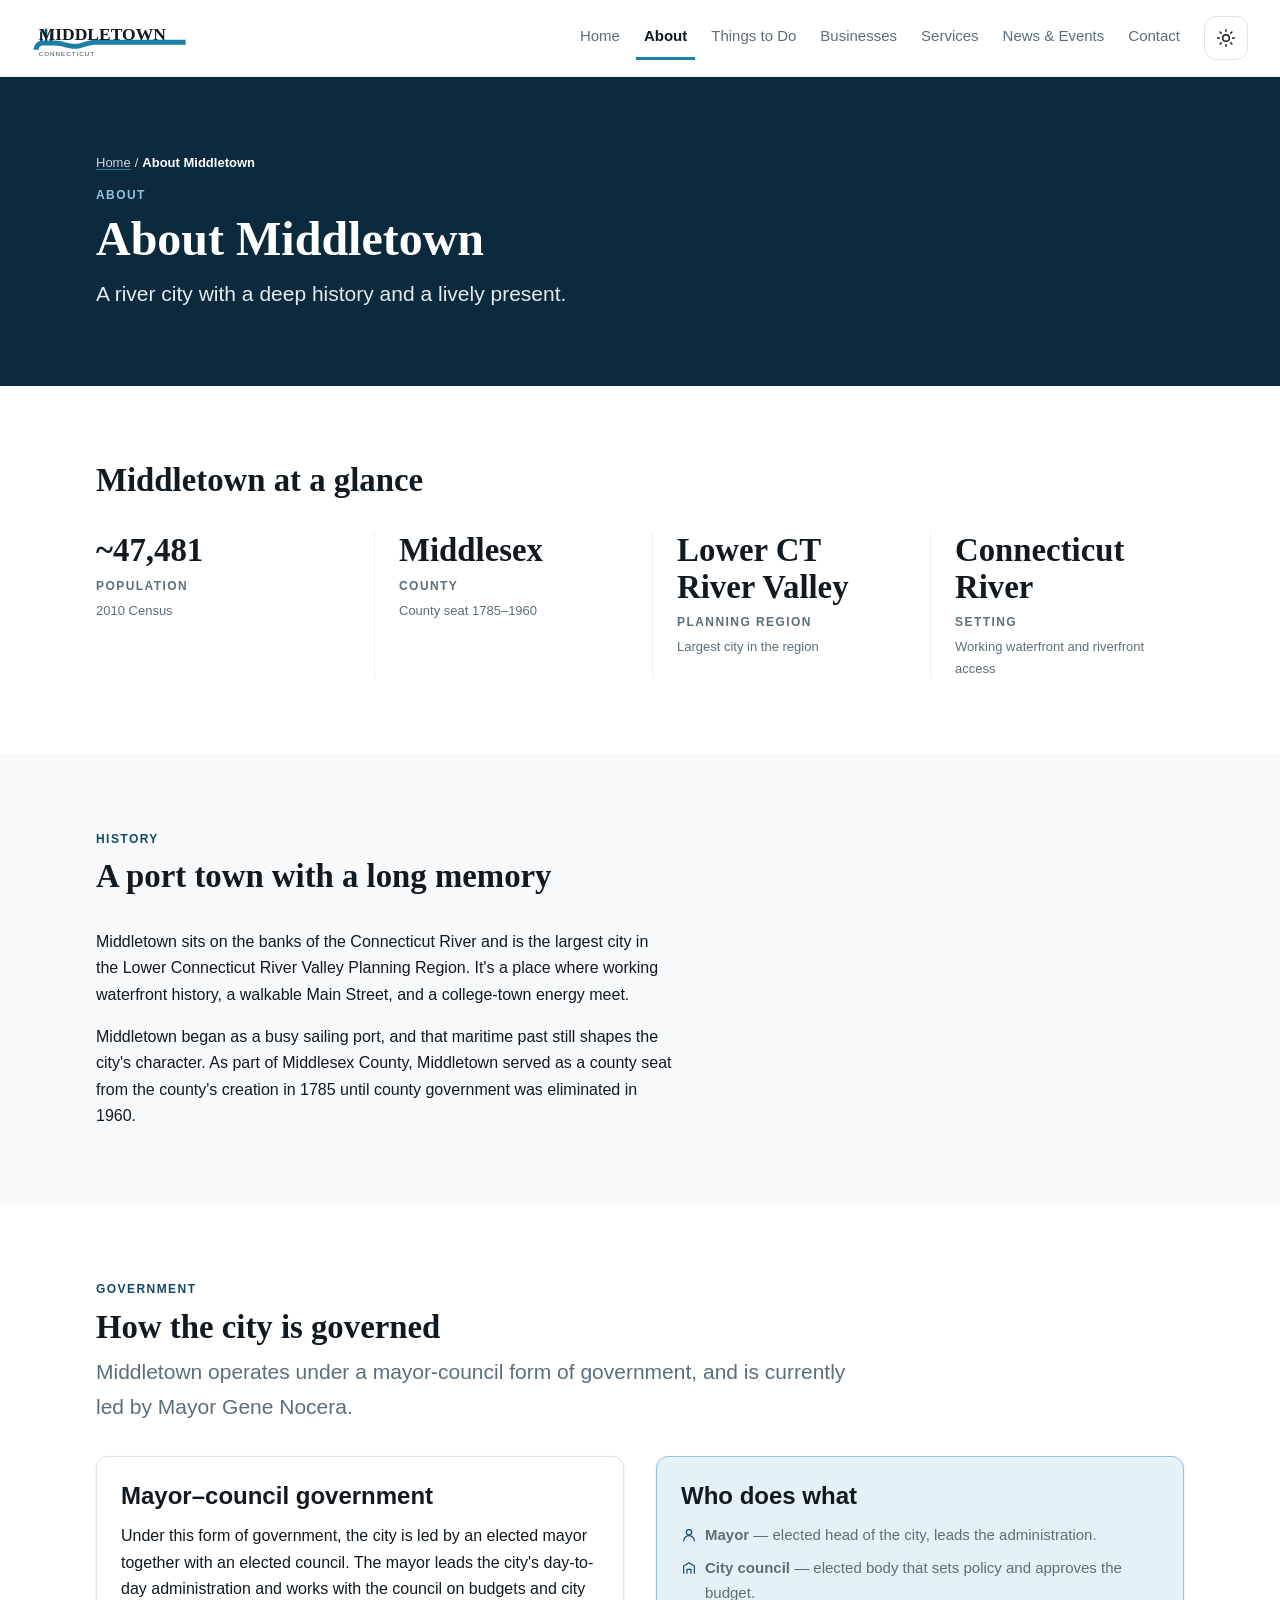
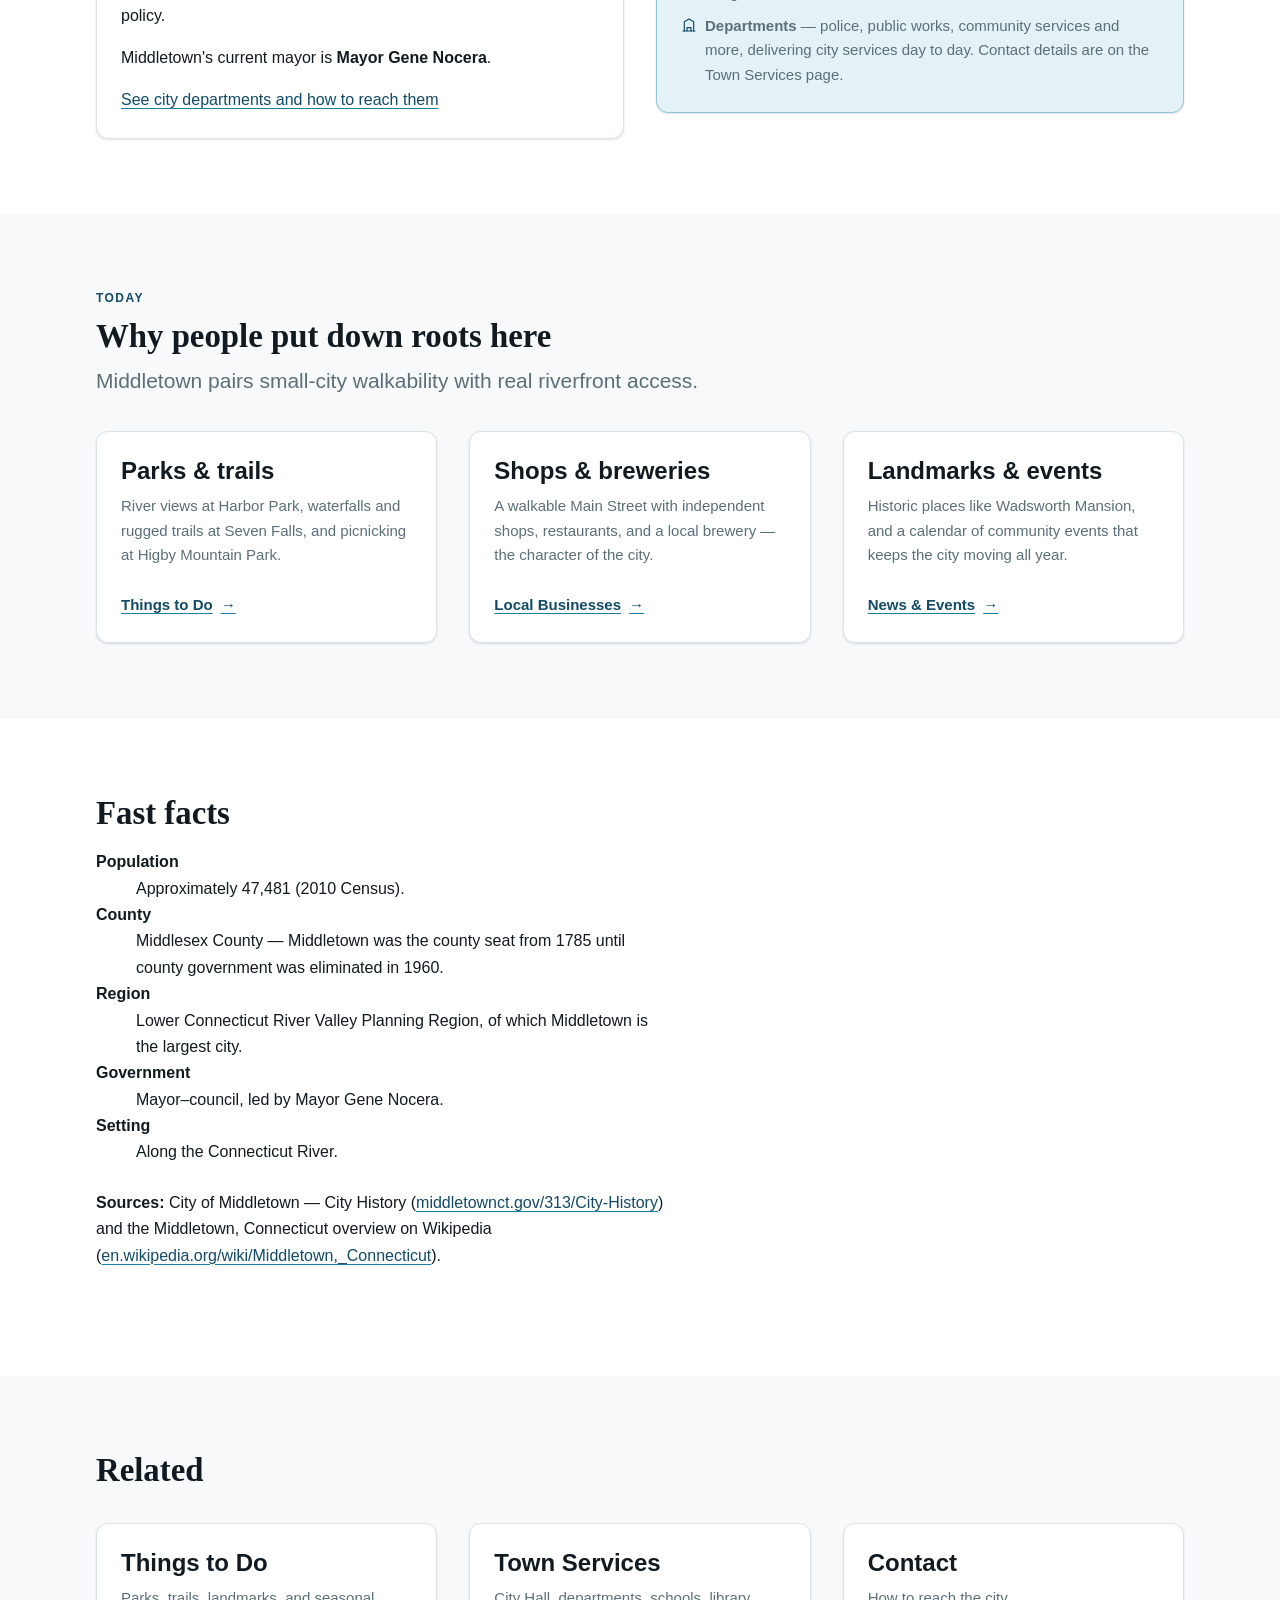
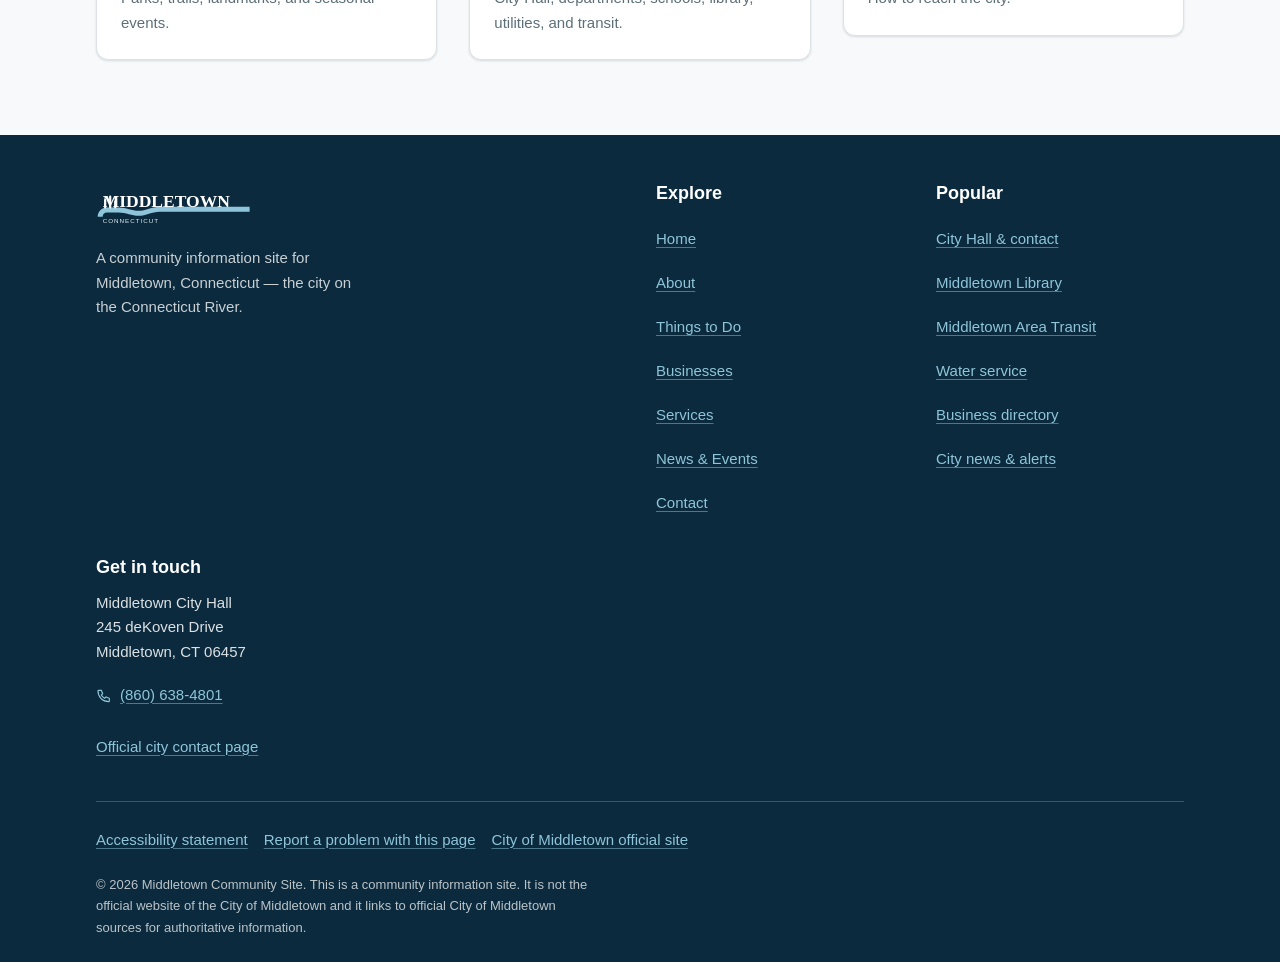
==== about.html @ fbc96244 "Deploy Middletown CT Community Site static build (21 files: 8 HTML pages, CSS, JS, 11 SVG assets)" ====
<!DOCTYPE html>
<html lang="en">
<head>
<meta charset="utf-8">
<meta name="viewport" content="width=device-width, initial-scale=1">
<title>About Middletown, CT — History &amp; Government</title>
<meta name="description" content="River city history, how Middletown is governed under Mayor Gene Nocera, and key facts about Middlesex County's largest city.">
<link rel="canonical" href="https://middletown-community-site.example/about.html">
<meta name="theme-color" content="#0B2A3D">
<meta property="og:type" content="website">
<meta property="og:site_name" content="Middletown, CT — Community Site">
<meta property="og:title" content="About Middletown, CT — History &amp; Government">
<meta property="og:description" content="River city history, how Middletown is governed under Mayor Gene Nocera, and key facts about Middlesex County's largest city.">
<meta property="og:url" content="https://middletown-community-site.example/about.html">
<meta property="og:image" content="https://middletown-community-site.example/images/og-image.svg">
<meta property="og:image:alt" content="Middletown, Connecticut community site">
<meta name="twitter:card" content="summary_large_image">
<link rel="icon" href="images/favicon.svg" type="image/svg+xml">
<link rel="stylesheet" href="css/styles.css">
<script type="application/ld+json">
{
  "@context": "https://schema.org",
  "@type": "BreadcrumbList",
  "itemListElement": [
    {"@type": "ListItem", "position": 1, "name": "Home", "item": "https://middletown-community-site.example/"},
    {"@type": "ListItem", "position": 2, "name": "About Middletown", "item": "https://middletown-community-site.example/about.html"}
  ]
}
</script>
</head>
<body>
<a class="skip-link" href="#main">Skip to main content</a>

<header class="site-header">
  <div class="site-header__inner">
    <a class="brand" href="index.html" aria-label="Middletown, Connecticut — community site home">
      <img src="images/logo-horizontal.svg" alt="" width="200" height="48">
      <span class="sr-only">Middletown community site</span>
    </a>
    <nav class="primary-nav" aria-label="Primary">
      <a href="index.html">Home</a>
      <a href="about.html" aria-current="page">About</a>
      <a href="things-to-do.html">Things to Do</a>
      <a href="businesses.html">Businesses</a>
      <a href="services.html">Services</a>
      <a href="news-events.html">News &amp; Events</a>
      <a href="contact.html">Contact</a>
    </nav>
    <div class="header-utils">
      <button class="icon-btn theme-toggle" type="button" aria-pressed="false" aria-label="Switch to dark theme" title="Switch to dark theme">
        <svg class="icon-sun" viewBox="0 0 24 24" fill="none" stroke="currentColor" stroke-width="1.75" stroke-linecap="round" aria-hidden="true" focusable="false"><circle cx="12" cy="12" r="4"/><path d="M12 2v2M12 20v2M2 12h2M20 12h2M4.9 4.9l1.4 1.4M17.7 17.7l1.4 1.4M19.1 4.9l-1.4 1.4M6.3 17.7l-1.4 1.4"/></svg>
        <svg class="icon-moon" viewBox="0 0 24 24" fill="none" stroke="currentColor" stroke-width="1.75" stroke-linecap="round" stroke-linejoin="round" aria-hidden="true" focusable="false"><path d="M21 12.8A9 9 0 1 1 11.2 3a7 7 0 0 0 9.8 9.8z"/></svg>
      </button>
      <button class="icon-btn icon-btn--menu js-menu-open" type="button" aria-expanded="false" aria-controls="nav-sheet" aria-label="Open menu">
        <svg viewBox="0 0 24 24" fill="none" stroke="currentColor" stroke-width="1.75" stroke-linecap="round" aria-hidden="true" focusable="false"><path d="M3 6h18M3 12h18M3 18h18"/></svg>
      </button>
    </div>
  </div>
</header>

<div class="nav-sheet" id="nav-sheet" data-open="false" role="dialog" aria-modal="true" aria-label="Site menu">
  <div class="nav-sheet__top">
    <span class="brand" aria-hidden="true"><img src="images/logo-horizontal-inverse.svg" alt="" width="200" height="48"></span>
    <button class="icon-btn nav-sheet__close js-menu-close" type="button" aria-label="Close menu">
      <svg viewBox="0 0 24 24" fill="none" stroke="currentColor" stroke-width="1.75" stroke-linecap="round" aria-hidden="true" focusable="false"><path d="M6 6l12 12M18 6L6 18"/></svg>
    </button>
  </div>
  <nav aria-label="Site menu">
    <ul>
      <li><a href="index.html">Home</a></li>
      <li><a href="about.html" aria-current="page">About</a></li>
      <li><a href="things-to-do.html">Things to Do</a></li>
      <li><a href="businesses.html">Businesses</a></li>
      <li><a href="services.html">Services</a></li>
      <li><a href="news-events.html">News &amp; Events</a></li>
      <li><a href="contact.html">Contact</a></li>
    </ul>
  </nav>
  <div class="nav-sheet__foot">
    <button class="icon-btn theme-toggle" type="button" aria-pressed="false" aria-label="Switch to dark theme" title="Switch to dark theme" style="width:100%;justify-content:center;display:flex;gap:.5rem">
      <svg class="icon-sun" viewBox="0 0 24 24" fill="none" stroke="currentColor" stroke-width="1.75" stroke-linecap="round" aria-hidden="true" focusable="false"><circle cx="12" cy="12" r="4"/><path d="M12 2v2M12 20v2M2 12h2M20 12h2M4.9 4.9l1.4 1.4M17.7 17.7l1.4 1.4M19.1 4.9l-1.4 1.4M6.3 17.7l-1.4 1.4"/></svg>
      <svg class="icon-moon" viewBox="0 0 24 24" fill="none" stroke="currentColor" stroke-width="1.75" stroke-linecap="round" stroke-linejoin="round" aria-hidden="true" focusable="false"><path d="M21 12.8A9 9 0 1 1 11.2 3a7 7 0 0 0 9.8 9.8z"/></svg>
      <span>Light / dark theme</span>
    </button>
    <a class="btn btn--inverse" href="contact.html">Contact the City</a>
  </div>
</div>

<main id="main">
  <section class="page-header" aria-labelledby="page-title">
    <div class="container">
      <nav class="breadcrumb" aria-label="Breadcrumb">
        <ol>
          <li><a href="index.html">Home</a></li>
          <li aria-hidden="true">/</li>
          <li><span aria-current="page">About Middletown</span></li>
        </ol>
      </nav>
      <p class="eyebrow">About</p>
      <h1 id="page-title">About Middletown</h1>
      <p class="lead">A river city with a deep history and a lively present.</p>
    </div>
  </section>

  <section class="section" aria-labelledby="glance-title">
    <div class="container">
      <div class="section__head">
        <h2 id="glance-title">Middletown at a glance</h2>
      </div>
      <div class="stats">
        <div class="stat">
          <span class="stat__value">~47,481</span>
          <span class="stat__label">Population</span>
          <span class="stat__source">2010 Census</span>
        </div>
        <div class="stat">
          <span class="stat__value">Middlesex</span>
          <span class="stat__label">County</span>
          <span class="stat__source">County seat 1785–1960</span>
        </div>
        <div class="stat">
          <span class="stat__value">Lower CT River Valley</span>
          <span class="stat__label">Planning region</span>
          <span class="stat__source">Largest city in the region</span>
        </div>
        <div class="stat">
          <span class="stat__value">Connecticut River</span>
          <span class="stat__label">Setting</span>
          <span class="stat__source">Working waterfront and riverfront access</span>
        </div>
      </div>
    </div>
  </section>

  <section class="section section--subtle" aria-labelledby="history-title">
    <div class="container">
      <div class="prose">
        <div class="section__head">
          <p class="eyebrow">History</p>
          <h2 id="history-title">A port town with a long memory</h2>
        </div>
        <p>Middletown sits on the banks of the Connecticut River and is the largest city in the Lower Connecticut River Valley Planning Region. It's a place where working waterfront history, a walkable Main Street, and a college-town energy meet.</p>
        <p>Middletown began as a busy sailing port, and that maritime past still shapes the city's character. As part of Middlesex County, Middletown served as a county seat from the county's creation in 1785 until county government was eliminated in 1960.</p>
      </div>
    </div>
  </section>

  <section class="section" aria-labelledby="government-title">
    <div class="container">
      <div class="section__head">
        <p class="eyebrow">Government</p>
        <h2 id="government-title">How the city is governed</h2>
        <p class="section-deck">Middletown operates under a mayor-council form of government, and is currently led by Mayor Gene Nocera.</p>
      </div>
      <div class="grid grid--2">
        <div class="card">
          <h3>Mayor–council government</h3>
          <p>Under this form of government, the city is led by an elected mayor together with an elected council. The mayor leads the city's day-to-day administration and works with the council on budgets and city policy.</p>
          <p>Middletown's current mayor is <strong>Mayor Gene Nocera</strong>.</p>
          <p><a href="services.html#departments">See city departments and how to reach them</a></p>
        </div>
        <div class="card card--accent">
          <h3>Who does what</h3>
          <ul class="meta-list">
            <li>
              <svg viewBox="0 0 24 24" fill="none" stroke="currentColor" stroke-width="1.75" stroke-linecap="round" stroke-linejoin="round" aria-hidden="true" focusable="false"><circle cx="12" cy="8" r="4"/><path d="M4 21a8 8 0 0 1 16 0"/></svg>
              <span><strong>Mayor</strong> — elected head of the city, leads the administration.</span>
            </li>
            <li>
              <svg viewBox="0 0 24 24" fill="none" stroke="currentColor" stroke-width="1.75" stroke-linecap="round" stroke-linejoin="round" aria-hidden="true" focusable="false"><path d="M4 20V9l8-5 8 5v11"/><path d="M9 20v-6h6v6"/></svg>
              <span><strong>City council</strong> — elected body that sets policy and approves the budget.</span>
            </li>
            <li>
              <svg viewBox="0 0 24 24" fill="none" stroke="currentColor" stroke-width="1.75" stroke-linecap="round" stroke-linejoin="round" aria-hidden="true" focusable="false"><path d="M3 21h18"/><path d="M5 21V7l7-4 7 4v14"/><path d="M9 21v-5h6v5"/></svg>
              <span><strong>Departments</strong> — police, public works, community services and more, delivering city services day to day. Contact details are on the Town Services page.</span>
            </li>
          </ul>
        </div>
      </div>
    </div>
  </section>

  <section class="section section--subtle" aria-labelledby="today-title">
    <div class="container">
      <div class="section__head">
        <p class="eyebrow">Today</p>
        <h2 id="today-title">Why people put down roots here</h2>
        <p class="section-deck">Middletown pairs small-city walkability with real riverfront access.</p>
      </div>
      <div class="grid grid--3">
        <article class="card">
          <h3 class="card__title">Parks &amp; trails</h3>
          <p class="card__text">River views at Harbor Park, waterfalls and rugged trails at Seven Falls, and picnicking at Higby Mountain Park.</p>
          <p class="card__foot"><a class="card__link" href="things-to-do.html">Things to Do <span class="arrow" aria-hidden="true">&rarr;</span></a></p>
        </article>
        <article class="card">
          <h3 class="card__title">Shops &amp; breweries</h3>
          <p class="card__text">A walkable Main Street with independent shops, restaurants, and a local brewery — the character of the city.</p>
          <p class="card__foot"><a class="card__link" href="businesses.html">Local Businesses <span class="arrow" aria-hidden="true">&rarr;</span></a></p>
        </article>
        <article class="card">
          <h3 class="card__title">Landmarks &amp; events</h3>
          <p class="card__text">Historic places like Wadsworth Mansion, and a calendar of community events that keeps the city moving all year.</p>
          <p class="card__foot"><a class="card__link" href="news-events.html">News &amp; Events <span class="arrow" aria-hidden="true">&rarr;</span></a></p>
        </article>
      </div>
    </div>
  </section>

  <section class="section" aria-labelledby="facts-title">
    <div class="container">
      <div class="prose">
        <h2 id="facts-title">Fast facts</h2>
        <dl>
          <dt><strong>Population</strong></dt>
          <dd>Approximately 47,481 (2010 Census).</dd>
          <dt><strong>County</strong></dt>
          <dd>Middlesex County — Middletown was the county seat from 1785 until county government was eliminated in 1960.</dd>
          <dt><strong>Region</strong></dt>
          <dd>Lower Connecticut River Valley Planning Region, of which Middletown is the largest city.</dd>
          <dt><strong>Government</strong></dt>
          <dd>Mayor–council, led by Mayor Gene Nocera.</dd>
          <dt><strong>Setting</strong></dt>
          <dd>Along the Connecticut River.</dd>
        </dl>
        <p class="meta" style="margin-top:var(--space-5)"><strong>Sources:</strong> City of Middletown — City History (<a href="https://www.middletownct.gov/313/City-History" target="_blank" rel="noopener noreferrer">middletownct.gov/313/City-History<span class="sr-only"> (opens in a new tab)</span></a>) and the Middletown, Connecticut overview on Wikipedia (<a href="https://en.wikipedia.org/wiki/Middletown,_Connecticut" target="_blank" rel="noopener noreferrer">en.wikipedia.org/wiki/Middletown,_Connecticut<span class="sr-only"> (opens in a new tab)</span></a>).</p>
      </div>
    </div>
  </section>

  <section class="section section--subtle related" aria-labelledby="related-title">
    <div class="container">
      <div class="section__head">
        <h2 id="related-title">Related</h2>
      </div>
      <div class="grid grid--3">
        <article class="card">
          <h3 class="card__title"><a href="things-to-do.html">Things to Do</a></h3>
          <p class="card__text">Parks, trails, landmarks, and seasonal events.</p>
        </article>
        <article class="card">
          <h3 class="card__title"><a href="services.html">Town Services</a></h3>
          <p class="card__text">City Hall, departments, schools, library, utilities, and transit.</p>
        </article>
        <article class="card">
          <h3 class="card__title"><a href="contact.html">Contact</a></h3>
          <p class="card__text">How to reach the city.</p>
        </article>
      </div>
    </div>
  </section>
</main>

<footer class="site-footer">
  <div class="container">
    <div class="foot-grid">
      <div>
        <span class="brand" aria-hidden="true"><img src="images/logo-horizontal-inverse.svg" alt="" width="200" height="48"></span>
        <p class="foot-desc" style="margin-top:var(--space-3)">A community information site for Middletown, Connecticut — the city on the Connecticut River.</p>
      </div>
      <nav aria-label="Footer">
        <h2>Explore</h2>
        <ul>
          <li><a href="index.html">Home</a></li>
          <li><a href="about.html">About</a></li>
          <li><a href="things-to-do.html">Things to Do</a></li>
          <li><a href="businesses.html">Businesses</a></li>
          <li><a href="services.html">Services</a></li>
          <li><a href="news-events.html">News &amp; Events</a></li>
          <li><a href="contact.html">Contact</a></li>
        </ul>
      </nav>
      <div>
        <h2>Popular</h2>
        <ul>
          <li><a href="services.html#city-hall">City Hall &amp; contact</a></li>
          <li><a href="services.html#library">Middletown Library</a></li>
          <li><a href="services.html#transit">Middletown Area Transit</a></li>
          <li><a href="services.html#utilities">Water service</a></li>
          <li><a href="businesses.html">Business directory</a></li>
          <li><a href="news-events.html">City news &amp; alerts</a></li>
        </ul>
      </div>
      <div>
        <h2>Get in touch</h2>
        <div class="foot-contact">
          <address>Middletown City Hall<br>245 deKoven Drive<br>Middletown, CT 06457</address>
          <a href="tel:+18606384801"><svg viewBox="0 0 24 24" fill="none" stroke="currentColor" stroke-width="1.75" stroke-linecap="round" aria-hidden="true" focusable="false"><path d="M4 5h4l2 5-2 2a12 12 0 0 0 5 5l2-2 5 2v4a1 1 0 0 1-1 1A16 16 0 0 1 3 6a1 1 0 0 1 1-1z"/></svg>(860) 638-4801</a>
          <a href="https://www.middletownct.gov/991/Contact-Us" target="_blank" rel="noopener noreferrer">Official city contact page<span class="sr-only"> (opens in a new tab)</span></a>
        </div>
      </div>
    </div>
    <div class="foot-legal">
      <ul>
        <li><a href="accessibility.html">Accessibility statement</a></li>
        <li><a href="contact.html">Report a problem with this page</a></li>
        <li><a href="https://www.middletownct.gov/" target="_blank" rel="noopener noreferrer">City of Middletown official site<span class="sr-only"> (opens in a new tab)</span></a></li>
      </ul>
      <p>&copy; 2026 Middletown Community Site. This is a community information site. It is not the official website of the City of Middletown and it links to official City of Middletown sources for authoritative information.</p>
    </div>
  </div>
</footer>

<button class="to-top" type="button" aria-label="Back to top">
  <svg viewBox="0 0 24 24" fill="none" stroke="currentColor" stroke-width="2" stroke-linecap="round" stroke-linejoin="round" aria-hidden="true" focusable="false"><path d="M12 19V5"/><path d="M6 11l6-6 6 6"/></svg>
</button>

<script src="js/main.js"></script>
</body>
</html>
---- css/styles.css ----
@charset "utf-8";
/* =============================================================
   Middletown, CT Community Site — stylesheet
   Implements the design system in design/ (tokens from README.md
   token block, color-palette.md, typography.md, spacing-layout.md).
   Only token values appear below.
   ============================================================= */

/* ---------- 1. Design tokens ---------- */
:root{
  color-scheme: light dark;

  --river-900:#0B2A3D; --river-700:#124A66; --river-600:#15617F;
  --river-500:#1B7FA6; --river-300:#8FC5DA; --river-100:#E4F1F7; --river-50:#F3F9FC;
  --brick-700:#7A2E18; --brick-600:#9C3D22; --brick-500:#B8543A;
  --brick-200:#F0D6CB; --brick-100:#FAEDE7;
  --gold-600:#8A6412; --gold-500:#C99A2E; --gold-200:#F4E4BC; --gold-100:#FBF3DE;
  --green-600:#2F6B4F; --green-100:#E4F1EA;
  --red-600:#9B2C2C; --red-100:#FBEAEA;
  --ink-900:#111A20; --ink-700:#33454F; --ink-500:#5C6F79; --ink-300:#9AA9B2;
  --line-200:#DCE3E7; --line-100:#EDF1F3; --paper:#FFFFFF; --paper-2:#F7F9FA;

  --bg-page:var(--paper);
  --bg-subtle:var(--paper-2);
  --surface:var(--paper);
  --surface-accent:var(--river-100);
  --surface-featured:var(--brick-100);
  --surface-notice:var(--gold-100);
  --text-body:var(--ink-900);
  --text-heading:var(--ink-900);
  --text-muted:var(--ink-500);
  --text-inverse:var(--paper);
  --text-link:var(--river-700);
  --text-link-hover:var(--river-600);
  --border-subtle:var(--line-100);
  --border-default:var(--line-200);
  --border-strong:var(--ink-300);
  --border-focus:var(--river-500);
  --action-bg:var(--river-700);
  --action-bg-hover:var(--river-600);
  --action-text:var(--paper);
  --action-accent-bg:var(--brick-600);
  --action-accent-bg-hover:var(--brick-700);
  --row-hover:var(--river-50);
  --selection-bg:var(--river-300);
  --selection-text:var(--river-900);

  --font-display:"Fraunces","Iowan Old Style",Georgia,"Times New Roman",serif;
  --font-sans:"Inter",-apple-system,BlinkMacSystemFont,"Segoe UI",Roboto,Helvetica,Arial,sans-serif;
  --font-mono:ui-monospace,SFMono-Regular,Menlo,Consolas,monospace;

  --fs-display:clamp(2.25rem,1.6rem + 2.6vw,3.75rem);
  --fs-h1:clamp(2rem,1.5rem + 1.9vw,3rem);
  --fs-h2:clamp(1.5rem,1.25rem + 1vw,2.125rem);
  --fs-h3:clamp(1.25rem,1.1rem + .6vw,1.5rem);
  --fs-h4:1.125rem;
  --fs-lead:clamp(1.125rem,1.05rem + .4vw,1.3125rem);
  --fs-body:1rem;
  --fs-sm:.9375rem;
  --fs-xs:.8125rem;
  --fs-eyebrow:.75rem;

  --space-1:.25rem; --space-2:.5rem;  --space-3:.75rem; --space-4:1rem;
  --space-5:1.5rem; --space-6:2rem;   --space-7:3rem;   --space-8:4rem; --space-9:6rem;
  --section-y:clamp(2.5rem,1.5rem + 4vw,6rem);
  --gutter:clamp(1rem,.5rem + 2.5vw,2rem);

  --radius-sm:6px; --radius-md:12px; --radius-lg:20px; --radius-pill:999px;
  --shadow-1:0 1px 2px rgba(11,42,61,.06),0 1px 3px rgba(11,42,61,.08);
  --shadow-2:0 4px 12px rgba(11,42,61,.08),0 2px 4px rgba(11,42,61,.06);
  --shadow-3:0 12px 32px rgba(11,42,61,.14);
  --ring:0 0 0 3px #FFFFFF, 0 0 0 6px var(--river-500);
  --ease:cubic-bezier(.2,.7,.3,1); --dur-fast:120ms; --dur:200ms; --dur-slow:320ms;

  --container:72rem;
  --container-wide:84rem;
  --container-text:65ch;
  --header-h:64px;
}
@media (min-width:64rem){:root{--header-h:76px}}

/* Dark scheme — surface is lighter than the page */
@media (prefers-color-scheme: dark){
  :root:not([data-theme="light"]){
    --bg-page:#0B2A3D; --bg-subtle:#0E3348; --surface:#123C53;
    --surface-accent:#12455F; --surface-featured:#4A2418; --surface-notice:#493913;
    --text-body:#EAF3F7; --text-heading:#FFFFFF; --text-muted:#B4C9D4;
    --text-inverse:#0B2A3D;
    --text-link:#8FC5DA; --text-link-hover:#C3E2EF;
    --border-subtle:#1C4A62; --border-default:#2A6382; --border-strong:#57869C;
    --action-bg:#8FC5DA; --action-bg-hover:#C3E2EF; --action-text:#0B2A3D;
    --action-accent-bg:#F0D6CB; --action-accent-bg-hover:#FAEDE7;
    --row-hover:#14405A;
    --ring:0 0 0 3px #0B2A3D, 0 0 0 6px var(--river-300);
    --selection-bg:var(--river-700); --selection-text:var(--paper);
    --shadow-1:0 1px 2px rgba(0,0,0,.4),0 1px 3px rgba(0,0,0,.35);
    --shadow-2:0 4px 12px rgba(0,0,0,.45),0 2px 4px rgba(0,0,0,.3);
    --shadow-3:0 12px 32px rgba(0,0,0,.55);
  }
}
:root[data-theme="dark"]{
  --bg-page:#0B2A3D; --bg-subtle:#0E3348; --surface:#123C53;
  --surface-accent:#12455F; --surface-featured:#4A2418; --surface-notice:#493913;
  --text-body:#EAF3F7; --text-heading:#FFFFFF; --text-muted:#B4C9D4;
  --text-inverse:#0B2A3D;
  --text-link:#8FC5DA; --text-link-hover:#C3E2EF;
  --border-subtle:#1C4A62; --border-default:#2A6382; --border-strong:#57869C;
  --action-bg:#8FC5DA; --action-bg-hover:#C3E2EF; --action-text:#0B2A3D;
  --action-accent-bg:#F0D6CB; --action-accent-bg-hover:#FAEDE7;
  --row-hover:#14405A;
  --ring:0 0 0 3px #0B2A3D, 0 0 0 6px var(--river-300);
  --selection-bg:var(--river-700); --selection-text:var(--paper);
  --shadow-1:0 1px 2px rgba(0,0,0,.4),0 1px 3px rgba(0,0,0,.35);
  --shadow-2:0 4px 12px rgba(0,0,0,.45),0 2px 4px rgba(0,0,0,.3);
  --shadow-3:0 12px 32px rgba(0,0,0,.55);
}

/* Metric-matched fallback so the font swap costs no CLS */
@font-face{
  font-family:"Inter Fallback";
  src:local("Arial");
  size-adjust:107%; ascent-override:90%; descent-override:22%; line-gap-override:0%;
}

@media (prefers-reduced-motion: reduce){
  :root{--dur-fast:0ms;--dur:0ms;--dur-slow:0ms}
  *,*::before,*::after{animation-duration:.001ms !important;animation-iteration-count:1 !important;
    transition-duration:.001ms !important;scroll-behavior:auto !important}
}

/* ---------- 2. Base ---------- */
*,*::before,*::after{box-sizing:border-box}
html{-webkit-text-size-adjust:100%;scroll-behavior:smooth}
@media (prefers-reduced-motion: reduce){html{scroll-behavior:auto}}

body{
  margin:0;
  background:var(--bg-page);
  color:var(--text-body);
  font-family:var(--font-sans);
  font-size:var(--fs-body);
  line-height:1.65;
  overflow-x:hidden;
}
body.no-scroll{overflow:hidden}

h1,h2,h3,h4{margin:0 0 var(--space-3);color:var(--text-heading);font-weight:600}
h1{font-family:var(--font-display);font-size:var(--fs-h1);line-height:1.1}
h2{font-family:var(--font-display);font-size:var(--fs-h2);line-height:1.2}
h3{font-family:var(--font-sans);font-size:var(--fs-h3);line-height:1.25}
h4{font-family:var(--font-sans);font-size:var(--fs-h4);line-height:1.35}

p{margin:0 0 var(--space-4)}
p:last-child{margin-bottom:0}
strong{font-weight:600}
img,svg{max-width:100%;height:auto;display:block}
ul,ol{margin:0 0 var(--space-4);padding-inline-start:1.25rem}
li{margin-bottom:var(--space-2)}
li:last-child{margin-bottom:0}
address{font-style:normal}

a{color:var(--text-link);text-decoration:underline;
  text-decoration-thickness:1px;text-underline-offset:.18em;
  text-decoration-color:var(--river-500)}
a:hover{color:var(--text-link-hover);text-decoration-thickness:2px}

::selection{background:var(--selection-bg);color:var(--selection-text)}

:where(a,button,input,select,textarea,summary,[tabindex]):focus-visible{
  outline:none;box-shadow:var(--ring);border-radius:inherit;
}

.eyebrow{
  display:block;font-size:var(--fs-eyebrow);font-weight:600;letter-spacing:.12em;
  text-transform:uppercase;color:var(--text-link);margin:0 0 var(--space-2);
}
.lead{font-size:var(--fs-lead);line-height:1.55;color:var(--text-muted);max-width:var(--container-text)}
.prose,.prose p{max-inline-size:var(--container-text)}
.section-deck{font-size:var(--fs-lead);color:var(--text-muted);max-width:var(--container-text)}
.tnum{font-variant-numeric:tabular-nums}
.mono{font-family:var(--font-mono)}

.sr-only,.visually-hidden{
  position:absolute;width:1px;height:1px;padding:0;margin:-1px;
  overflow:hidden;clip:rect(0 0 0 0);white-space:nowrap;border:0;
}

/* ---------- 3. Layout ---------- */
.container{width:100%;max-width:var(--container);margin-inline:auto;padding-inline:var(--gutter)}
.container--wide{max-width:var(--container-wide)}

.section{padding-block:var(--section-y)}
.section--subtle{background:var(--bg-subtle)}
.section--accent{background:var(--surface-accent)}
.section--flush-top{padding-block-start:0}
.section__head{margin-bottom:var(--space-6)}
.section__head h2{margin-bottom:var(--space-2)}

.stack{display:flex;flex-direction:column;gap:var(--space-4)}
.stack--tight{gap:var(--space-2)}
.stack--loose{gap:var(--space-6)}

.grid{display:grid;gap:var(--space-6)}
.grid--cards{grid-template-columns:repeat(auto-fit,minmax(min(100%,17rem),1fr))}
.grid--tiles{grid-template-columns:repeat(auto-fit,minmax(min(100%,13rem),1fr))}
.grid--2{align-items:start}
@media (min-width:48rem){.grid--2{grid-template-columns:repeat(2,minmax(0,1fr))}}
.grid--3{align-items:start}
@media (min-width:48rem){.grid--3{grid-template-columns:repeat(2,minmax(0,1fr))}}
@media (min-width:64rem){.grid--3{grid-template-columns:repeat(3,minmax(0,1fr))}}

.skip-link{
  position:absolute;left:var(--gutter);top:-6rem;z-index:100;
  min-height:44px;display:inline-flex;align-items:center;
  padding:var(--space-3) var(--space-4);
  background:var(--river-900);color:var(--paper);
  border-radius:var(--radius-md);text-decoration:none;font-weight:600;font-size:var(--fs-sm);
  transition:top var(--dur) var(--ease);
}
.skip-link:focus,.skip-link:focus-visible{top:var(--space-4);color:var(--paper);box-shadow:var(--ring)}
.skip-list{position:absolute;z-index:100;display:flex;gap:var(--space-2);left:0;top:0}
.skip-list .skip-link{position:fixed}

[id]{scroll-margin-top:6rem}

/* ---------- 4. Header ---------- */
.site-header{position:sticky;top:0;z-index:50;background:var(--surface);
  border-bottom:1px solid var(--border-subtle)}
.site-header__inner{
  display:flex;align-items:center;gap:var(--space-4);
  min-height:var(--header-h);padding-inline:var(--gutter);
  max-width:var(--container-wide);margin-inline:auto;
}
.brand{
  display:inline-flex;align-items:center;gap:var(--space-2);
  color:var(--text-heading);text-decoration:none;
  font-family:var(--font-display);font-weight:600;font-size:1.25rem;
  min-height:44px;
}
.brand img,.brand svg{width:auto;height:40px;flex:0 0 auto}
.brand__word{display:none}
@media (min-width:22rem){.brand__word{display:inline}}
.brand:hover{color:var(--text-heading)}

.primary-nav{display:none}
@media (min-width:64rem){
  .primary-nav{display:flex;align-items:center;gap:var(--space-2);margin-inline-start:auto}
  .primary-nav a{
    display:inline-flex;align-items:center;min-height:44px;padding:0 var(--space-2);
    font-size:var(--fs-sm);font-weight:500;color:var(--text-muted);text-decoration:none;
    border-bottom:3px solid transparent;
  }
  .primary-nav a:hover{color:var(--text-heading)}
  .primary-nav a[aria-current="page"]{color:var(--text-heading);font-weight:600;
    border-bottom-color:var(--river-500)}
}
.header-utils{display:flex;align-items:center;gap:var(--space-2);margin-inline-start:auto}
@media (min-width:64rem){.header-utils{margin-inline-start:0}}

.icon-btn{
  display:grid;place-items:center;width:44px;height:44px;padding:0;
  background:transparent;color:var(--text-heading);
  border:1px solid var(--border-default);border-radius:var(--radius-md);cursor:pointer;
  transition:background-color var(--dur-fast) var(--ease),border-color var(--dur-fast) var(--ease);
}
.icon-btn:hover{background:var(--surface-accent);border-color:var(--river-300)}
.icon-btn svg{width:20px;height:20px}
@media (min-width:64rem){.icon-btn--menu{display:none}}

.theme-toggle .icon-moon{display:none}
:root[data-theme="dark"] .theme-toggle .icon-moon{display:block}
:root[data-theme="dark"] .theme-toggle .icon-sun{display:none}
@media (prefers-color-scheme: dark){
  :root:not([data-theme="light"]) .theme-toggle .icon-moon{display:block}
  :root:not([data-theme="light"]) .theme-toggle .icon-sun{display:none}
}

/* Mobile nav sheet */
.nav-sheet{
  position:fixed;inset:0;z-index:60;background:var(--river-900);color:var(--paper);
  display:flex;flex-direction:column;
  transform:translateX(100%);visibility:hidden;
  transition:transform var(--dur) var(--ease),visibility var(--dur) var(--ease);
}
.nav-sheet[data-open="true"]{transform:translateX(0);visibility:visible}
.nav-sheet__top{
  display:flex;align-items:center;justify-content:space-between;gap:var(--space-4);
  padding:var(--space-3) var(--gutter);min-height:var(--header-h);
  border-bottom:1px solid rgba(255,255,255,.18);color:var(--paper);
}
.nav-sheet__top .brand{color:var(--paper)}
.nav-sheet__close{color:var(--paper);border-color:rgba(255,255,255,.35)}
.nav-sheet__close:hover{background:rgba(255,255,255,.12)}
.nav-sheet nav{padding:var(--space-4) var(--gutter);overflow-y:auto;flex:1}
.nav-sheet ul{list-style:none;margin:0;padding:0}
.nav-sheet li{margin:0;border-bottom:1px solid rgba(255,255,255,.14)}
.nav-sheet a{
  display:flex;align-items:center;min-height:56px;color:var(--paper);text-decoration:none;
  font-size:var(--fs-h3);font-family:var(--font-display);font-weight:600;
}
.nav-sheet a[aria-current="page"]{text-decoration:underline;text-decoration-color:var(--river-300)}
.nav-sheet__foot{padding:var(--space-4) var(--gutter) var(--space-6);display:grid;gap:var(--space-4)}
.nav-sheet__foot .btn{width:100%}

/* ---------- 5. Buttons ---------- */
.btn{
  display:inline-flex;align-items:center;justify-content:center;gap:var(--space-2);
  min-height:44px;padding:var(--space-3) var(--space-5);
  border-radius:var(--radius-md);border:1.5px solid transparent;
  font:600 var(--fs-sm)/1 var(--font-sans);letter-spacing:.01em;
  text-decoration:none;cursor:pointer;
  transition:background-color var(--dur-fast) var(--ease),color var(--dur-fast) var(--ease),
             border-color var(--dur-fast) var(--ease),transform var(--dur-fast) var(--ease);
}
.btn svg{width:1.1em;height:1.1em;flex:0 0 auto}
.btn--primary{background:var(--action-bg);color:var(--action-text)}
.btn--primary:hover{background:var(--action-bg-hover);color:var(--action-text);transform:translateY(-1px)}
.btn--accent{background:var(--action-accent-bg);color:var(--paper)}
.btn--accent:hover{background:var(--action-accent-bg-hover);color:var(--paper)}
.btn--secondary{background:transparent;border-color:var(--river-700);color:var(--river-700)}
.btn--secondary:hover{background:var(--surface-accent);color:var(--river-700)}
.btn--ghost{background:transparent;color:var(--text-link);text-decoration:underline}
.btn--ghost:hover{background:var(--surface-accent);text-decoration-thickness:2px}
.btn--inverse{background:var(--paper);color:var(--river-900)}
.btn--inverse:hover{background:var(--river-100);color:var(--river-900)}
.btn--sm{padding:var(--space-2) var(--space-4)}
.btn-row{display:flex;flex-wrap:wrap;gap:var(--space-3);align-items:center}
.arrow{transition:transform var(--dur-fast) var(--ease)}
.btn:hover .arrow,.card:hover .arrow,a:hover > .arrow{transform:translateX(2px)}

/* ---------- 6. Breadcrumb ---------- */
.breadcrumb{font-size:var(--fs-xs);color:var(--text-muted);margin-bottom:var(--space-3)}
.breadcrumb ol{display:flex;flex-wrap:wrap;gap:var(--space-1);list-style:none;margin:0;padding:0}
.breadcrumb li{display:inline-flex;align-items:center;gap:var(--space-1);margin:0;font-size:var(--fs-xs)}
.breadcrumb a{color:inherit}
.breadcrumb [aria-current="page"]{color:var(--text-heading);font-weight:600}

/* ---------- 7. Page header ---------- */
.page-header{background:var(--river-900);color:var(--paper);padding-block:var(--section-y)}
.page-header h1{color:var(--paper);margin-bottom:var(--space-3)}
.page-header .eyebrow{color:var(--river-300)}
.page-header .breadcrumb,.page-header .breadcrumb a{color:rgba(255,255,255,.82)}
.page-header .breadcrumb a:hover{color:var(--paper)}
.page-header .breadcrumb [aria-current="page"]{color:var(--paper)}
.page-header .lead{color:rgba(255,255,255,.9)}
.page-header__actions{margin-top:var(--space-5)}
.page-header__actions .btn--secondary{border-color:var(--paper);color:var(--paper)}
.page-header__actions .btn--secondary:hover{background:rgba(255,255,255,.14);color:var(--paper)}

/* ---------- 8. Hero ---------- */
.hero{position:relative;background:var(--river-900);color:var(--paper);overflow:hidden}
.hero__media{position:absolute;inset:0;background-image:url("../images/hero-middletown.svg");
  background-size:cover;background-position:center}
.hero__scrim{position:absolute;inset:0;background:rgba(11,42,61,.62)}
.hero__inner{position:relative;padding-block:var(--space-9);min-height:60vh;
  display:flex;flex-direction:column;justify-content:center}
@media (min-width:64rem){.hero__inner{min-height:72vh}}
.hero h1{color:var(--paper);font-size:var(--fs-display);line-height:1.05;margin-bottom:var(--space-4)}
.hero .eyebrow{color:var(--river-300)}
.hero .lead{color:rgba(255,255,255,.94)}
.hero__actions{margin-top:var(--space-5)}

.quick-strip{position:relative;z-index:2}
@media (min-width:48rem){.quick-strip .container{margin-top:calc(var(--space-6) * -1)}}
@media (max-width:47.99rem){.quick-strip .container{margin-top:var(--space-4)}}
.quick-strip__grid{
  display:grid;gap:var(--space-3);
  grid-template-columns:repeat(auto-fit,minmax(min(100%,13rem),1fr));
  background:var(--surface);border:1px solid var(--border-default);
  border-radius:var(--radius-lg);box-shadow:var(--shadow-2);padding:var(--space-3);
}
@media (max-width:47.99rem){.quick-strip__grid{box-shadow:var(--shadow-1)}}
.quick-strip__item{
  display:flex;align-items:center;gap:var(--space-3);
  min-height:56px;padding:var(--space-3) var(--space-4);
  color:var(--text-heading);text-decoration:none;font-weight:600;font-size:var(--fs-sm);
  border-radius:var(--radius-md);
  transition:background-color var(--dur-fast) var(--ease),transform var(--dur) var(--ease);
}
.quick-strip__item svg{width:24px;height:24px;color:var(--river-700);flex:0 0 auto}
.quick-strip__item:hover{background:var(--surface-accent);color:var(--river-700);transform:translateY(-2px)}
:root[data-theme="dark"] .quick-strip__item:hover{color:var(--river-300)}
@media (prefers-color-scheme: dark){
  :root:not([data-theme="light"]) .quick-strip__item:hover{color:var(--river-300)}
}

/* ---------- 9. Notice / alert band ---------- */
.notice{
  display:grid;grid-template-columns:auto 1fr;gap:var(--space-3);align-items:start;
  background:var(--surface-notice);border-left:4px solid var(--gold-500);
  border-radius:var(--radius-sm);padding:var(--space-4);
}
.notice svg{width:22px;height:22px;color:var(--gold-600);flex:0 0 auto;margin-top:.15em}
.notice__label{display:block;font-size:var(--fs-xs);font-weight:600;letter-spacing:.08em;
  text-transform:uppercase;color:var(--gold-600);margin-bottom:var(--space-1)}
.notice__title{margin:0 0 var(--space-1);font-weight:600;color:var(--text-heading);font-size:var(--fs-body)}
.notice p{margin:0 0 var(--space-2);font-size:var(--fs-sm);max-width:var(--container-text)}
.notice p:last-child{margin-bottom:0}
.notice--alert{background:var(--red-100);border-left-color:var(--red-600)}
.notice--alert svg{color:var(--red-600)}
.notice--alert .notice__label{color:var(--red-600)}
.notice--info{background:var(--surface-accent);border-left-color:var(--river-500)}
.notice--info svg{color:var(--river-700)}
.notice--info .notice__label{color:var(--river-700)}

/* ---------- 10. Cards ---------- */
.card{
  position:relative;display:flex;flex-direction:column;
  background:var(--surface);border:1px solid var(--border-default);
  border-radius:var(--radius-md);box-shadow:var(--shadow-1);padding:var(--space-5);
  transition:box-shadow var(--dur) var(--ease),border-color var(--dur) var(--ease),
             transform var(--dur) var(--ease);
}
.card__media{aspect-ratio:4/3;border-radius:var(--radius-sm);overflow:hidden;
  margin-bottom:var(--space-4);background:var(--surface-accent)}
.card__media img{width:100%;height:100%;object-fit:cover}
.card__eyebrow{font-size:var(--fs-eyebrow);letter-spacing:.12em;text-transform:uppercase;
  font-weight:600;color:var(--text-link);margin:0 0 var(--space-2)}
.card__title{font-size:var(--fs-h3);margin:0 0 var(--space-2)}
.card__title a{color:inherit;text-decoration:none}
.card__title a::after{content:"";position:absolute;inset:0;border-radius:var(--radius-md)}
.card__text{font-size:var(--fs-sm);color:var(--text-muted);margin:0 0 var(--space-3);max-width:none}
.card__link{margin-top:auto;font-weight:600;font-size:var(--fs-sm);
  display:inline-flex;align-items:center;gap:var(--space-2)}
.card__foot{margin-top:auto;padding-top:var(--space-3)}
.card:hover,.card:focus-within{box-shadow:var(--shadow-2);border-color:var(--river-300);transform:translateY(-2px)}
.card:hover .card__title a,.card:focus-within .card__title a{color:var(--text-link)}
.card__above{position:relative;z-index:1}

.card--accent{background:var(--surface-accent);border-color:var(--river-300)}
.card--featured{background:var(--surface-featured);border-left:4px solid var(--brick-500)}
.card--featured .card__eyebrow{color:var(--brick-700)}
.card--featured .card__text{color:var(--brick-700)}
.card--notice{background:var(--surface-notice);border-left:4px solid var(--gold-500)}
.card--plain{box-shadow:none}
.card--compact{padding:var(--space-4)}

.pill{
  display:inline-flex;align-items:center;gap:var(--space-1);
  padding:var(--space-1) var(--space-3);border-radius:var(--radius-pill);
  font-size:var(--fs-xs);font-weight:600;line-height:1.6;border:1px solid transparent;
}
.pill svg{width:14px;height:14px;flex:0 0 auto}
.pill--open{background:var(--green-100);color:var(--green-600)}
.pill--notice{background:var(--gold-100);color:var(--gold-600);border-color:var(--gold-200)}
.pill--info{background:var(--surface-accent);color:var(--river-700);border-color:var(--river-300)}
.pill--featured{background:var(--brick-100);color:var(--brick-700);border-color:var(--brick-200)}
.pill--muted{background:var(--surface-accent);color:var(--text-muted);border-color:var(--border-default)}
.badge-row{display:flex;flex-wrap:wrap;gap:var(--space-2);margin-bottom:var(--space-3)}

.meta-list{list-style:none;margin:0;padding:0;display:grid;gap:var(--space-2)}
.meta-list li{display:flex;gap:var(--space-2);align-items:flex-start;
  font-size:var(--fs-sm);color:var(--text-muted);margin:0}
.meta-list svg{width:16px;height:16px;flex:0 0 auto;margin-top:.25em;color:var(--text-link)}

/* ---------- 11. Quick facts / stat strip ---------- */
.stats{display:grid;gap:var(--space-5);
  grid-template-columns:repeat(auto-fit,minmax(min(100%,11rem),1fr))}
.stat{text-align:left}
@media (min-width:48rem){
  .stat{padding-inline:var(--space-5);border-left:1px solid var(--border-subtle)}
  .stat:first-child{border-left:0;padding-inline-start:0}
}
.stat__value{display:block;font-family:var(--font-display);font-weight:600;
  font-size:var(--fs-h2);line-height:1.1;color:var(--text-heading);font-variant-numeric:tabular-nums}
.stat__label{display:block;font-size:var(--fs-eyebrow);letter-spacing:.12em;text-transform:uppercase;
  font-weight:600;color:var(--text-muted);margin-top:var(--space-2)}
.stat__source{display:block;font-size:var(--fs-xs);color:var(--text-muted);margin-top:var(--space-1)}

/* ---------- 12. Post / news item ---------- */
.post-list{list-style:none;margin:0;padding:0}
.post{display:grid;grid-template-columns:auto 1fr;gap:var(--space-4);
  padding-block:var(--space-5);border-bottom:1px solid var(--border-subtle);margin:0}
.post:first-child{padding-top:0}
.post:last-child{border-bottom:0;padding-bottom:0}
.post__date{width:56px;height:56px;display:flex;flex-direction:column;
  align-items:center;justify-content:center;background:var(--surface-accent);
  color:var(--river-700);border-radius:var(--radius-md);font-variant-numeric:tabular-nums;flex:0 0 auto}
.post__date .d{font-size:var(--fs-h3);font-weight:600;font-family:var(--font-display);line-height:1}
.post__date .m{font-size:var(--fs-xs);text-transform:uppercase;letter-spacing:.06em}
.post__body h3{margin:var(--space-1) 0 var(--space-2)}
.post__body h3 a{color:inherit;text-decoration:none}
.post__body h3 a:hover{color:var(--text-link);text-decoration:underline}
.post__body p{font-size:var(--fs-sm);color:var(--text-muted);margin:0 0 var(--space-2)}
.post--plain{grid-template-columns:1fr}
.post--plain .post__date{display:none}
.post__meta{font-size:var(--fs-xs);color:var(--text-muted);display:flex;flex-wrap:wrap;
  gap:var(--space-1) var(--space-3);align-items:center}

/* ---------- 13. Directory (Local Businesses) ---------- */
.directory-tools{
  display:flex;flex-wrap:wrap;gap:var(--space-3);align-items:flex-end;
  margin-bottom:var(--space-4);
}
.directory-tools .field{flex:1 1 16rem}
@media (min-width:64rem){
  .directory-tools{position:sticky;top:calc(var(--header-h) + var(--space-2));z-index:10;
    background:var(--bg-page);padding-block:var(--space-3);
    border-bottom:1px solid var(--border-subtle)}
}
.filter-summary{font-size:var(--fs-sm);color:var(--text-muted);margin:0 0 var(--space-4)}
.chip-row{display:flex;gap:var(--space-2);overflow-x:auto;padding-bottom:var(--space-2);
  margin-bottom:var(--space-4);scroll-snap-type:x proximity}
.chip-row::-webkit-scrollbar{height:6px}
.chip{
  flex:0 0 auto;scroll-snap-align:start;
  display:inline-flex;align-items:center;min-height:44px;
  padding:var(--space-2) var(--space-4);
  background:var(--surface);color:var(--text-heading);
  border:1px solid var(--border-strong);border-radius:var(--radius-pill);
  font:600 var(--fs-sm)/1 var(--font-sans);cursor:pointer;
  transition:background-color var(--dur-fast) var(--ease),color var(--dur-fast) var(--ease);
}
.chip:hover{border-color:var(--river-700);background:var(--surface-accent)}
.chip[aria-pressed="true"]{background:var(--river-700);color:var(--paper);border-color:var(--river-700)}

.table-wrap{border:1px solid var(--border-default);border-radius:var(--radius-md);overflow:hidden}
table.dir{border-collapse:collapse;width:100%;background:var(--surface);font-size:var(--fs-sm)}
table.dir caption{text-align:left;padding:var(--space-3) var(--space-4);color:var(--text-muted);font-size:var(--fs-xs)}
table.dir th,table.dir td{padding:var(--space-3) var(--space-4);text-align:left;
  border-bottom:1px solid var(--border-subtle);vertical-align:top}
table.dir thead th{background:var(--bg-subtle);color:var(--text-heading);font-weight:600;
  font-size:var(--fs-xs);text-transform:uppercase;letter-spacing:.06em;white-space:nowrap}
table.dir tbody tr:last-child th,table.dir tbody tr:last-child td{border-bottom:0}
table.dir tbody tr:hover{background:var(--row-hover)}
table.dir tbody th{font-weight:600;color:var(--text-heading)}
table.dir .num{font-variant-numeric:tabular-nums;white-space:nowrap}
table.dir .biz-tagline{display:block;font-weight:400;font-size:var(--fs-xs);color:var(--text-muted)}
.ext-icon{width:.9em;height:.9em;display:inline-block;vertical-align:-.05em;margin-left:.25em}

/* Directory reflow: table -> cards below 64rem, CSS only */
@media (max-width:63.99rem){
  .table-wrap{border:0;border-radius:0}
  table.dir,table.dir tbody,table.dir tr,table.dir th,table.dir td{display:block;width:auto}
  table.dir caption{padding-inline:0}
  table.dir thead{position:absolute;width:1px;height:1px;overflow:hidden;
    clip:rect(0 0 0 0);white-space:nowrap}
  table.dir tbody tr{
    background:var(--surface);border:1px solid var(--border-default);
    border-radius:var(--radius-md);box-shadow:var(--shadow-1);
    padding:var(--space-4);margin-bottom:var(--space-4);
  }
  table.dir tbody th{border-bottom:1px solid var(--border-subtle);padding:0 0 var(--space-3);
    margin-bottom:var(--space-3);font-size:var(--fs-h4);border-radius:0}
  table.dir tbody td{padding:0 0 var(--space-3);border-bottom:0}
  table.dir tbody td:last-child{padding-bottom:0}
  table.dir tbody td[data-label]::before{
    content:attr(data-label) ": ";
    display:inline;font-size:var(--fs-xs);font-weight:600;letter-spacing:.06em;
    text-transform:uppercase;color:var(--text-muted);margin-right:var(--space-1);
  }
}

/* ---------- 14. Accordion / disclosure ---------- */
.acc{border:1px solid var(--border-default);border-radius:var(--radius-md);
  background:var(--surface);margin-bottom:var(--space-3);overflow:hidden}
.acc summary{
  min-height:48px;display:flex;align-items:center;gap:var(--space-3);
  padding:var(--space-3) var(--space-4);cursor:pointer;
  font-family:var(--font-sans);font-size:var(--fs-h4);font-weight:600;
  color:var(--text-heading);list-style:none;
}
.acc summary::-webkit-details-marker{display:none}
.acc summary::before{
  content:"";flex:0 0 auto;width:12px;height:12px;
  border-right:2px solid var(--river-600);border-bottom:2px solid var(--river-600);
  transform:rotate(-45deg) translateY(-2px);
  transition:transform var(--dur) var(--ease);
}
.acc[open] summary::before{transform:rotate(45deg) translateY(-2px)}
.acc summary:hover{background:var(--surface-accent)}
.acc summary .pill{margin-left:auto}
.acc__body{padding:0 var(--space-4) var(--space-4);border-top:1px solid var(--border-subtle);
  font-size:var(--fs-sm)}
.acc__body > *:first-child{margin-top:var(--space-4)}

/* ---------- 15. Forms ---------- */
.form-grid{display:grid;gap:var(--space-4);max-width:36rem}
.field{display:grid;gap:var(--space-2)}
.field label,.field .label{font-weight:600;font-size:var(--fs-sm);color:var(--text-heading)}
.field .req{color:var(--red-600)}
.field .hint{font-size:var(--fs-xs);color:var(--text-muted)}
.field .err{display:flex;gap:var(--space-1);align-items:center;
  font-size:var(--fs-xs);font-weight:600;color:var(--red-600)}
input[type="text"],input[type="email"],input[type="tel"],input[type="search"],select,textarea{
  font:inherit;font-size:var(--fs-body);min-height:48px;width:100%;
  padding:var(--space-3) var(--space-4);
  color:var(--text-heading);background:var(--surface);
  border:1px solid var(--border-strong);border-radius:var(--radius-sm);
}
textarea{min-height:9rem;resize:vertical}
input:hover,select:hover,textarea:hover{border-color:var(--ink-500)}
input:focus-visible,select:focus-visible,textarea:focus-visible{
  border-color:var(--river-700);box-shadow:var(--ring)}
.field.invalid input,.field.invalid select,.field.invalid textarea{border:2px solid var(--red-600)}
.field.invalid label{color:var(--red-600)}
.check-row{display:flex;gap:var(--space-3);align-items:flex-start;min-height:44px;
  font-size:var(--fs-sm);color:var(--text-body)}
.check-row input{width:24px;height:24px;min-height:24px;flex:0 0 auto;margin-top:.15em}

/* ---------- 16. Footer ---------- */
.site-footer{background:var(--river-900);color:rgba(255,255,255,.86);padding-block:var(--space-7) var(--space-5)}
.site-footer h2,.site-footer h3{color:var(--paper);font-size:var(--fs-h4);font-family:var(--font-sans)}
.site-footer .brand{color:var(--paper)}
.site-footer a{color:var(--river-300);text-decoration-color:rgba(143,197,218,.5)}
.site-footer a:hover{color:var(--paper)}
.site-footer ul{list-style:none;margin:0;padding:0}
.site-footer li{margin:0}
.site-footer li a{display:inline-flex;align-items:center;min-height:44px;font-size:var(--fs-sm)}
.foot-grid{display:grid;gap:var(--space-6);
  grid-template-columns:repeat(auto-fit,minmax(min(100%,13rem),1fr))}
.foot-grid > div:first-child{grid-column:span 2}
@media (max-width:47.99rem){.foot-grid > div:first-child{grid-column:span 1}}
.foot-desc{font-size:var(--fs-sm);color:rgba(255,255,255,.78);max-width:32ch}
.foot-contact{font-size:var(--fs-sm);display:grid;gap:var(--space-2)}
.foot-contact a{display:inline-flex;align-items:center;gap:var(--space-2);min-height:44px}
.foot-contact svg{width:16px;height:16px;flex:0 0 auto;color:var(--river-300)}
.foot-legal{border-top:1px solid rgba(255,255,255,.2);margin-top:var(--space-6);
  padding-top:var(--space-4);font-size:var(--fs-xs);color:rgba(255,255,255,.72)}
.foot-legal ul{display:flex;flex-wrap:wrap;gap:var(--space-4);margin:0 0 var(--space-3)}
.foot-legal li a{min-height:44px}
.foot-legal p{max-width:70ch;margin-top:var(--space-3)}

/* ---------- 17. Related block ---------- */
.related{margin-top:var(--space-6)}

/* ---------- 18. Back to top ---------- */
.to-top{
  position:fixed;right:var(--space-4);bottom:var(--space-4);z-index:40;
  width:44px;height:44px;display:none;place-items:center;padding:0;
  background:var(--river-700);color:var(--paper);border:0;
  border-radius:var(--radius-pill);box-shadow:var(--shadow-2);cursor:pointer;
}
.to-top svg{width:20px;height:20px}
.to-top[data-visible="true"]{display:grid}
.to-top:hover{background:var(--river-600)}

/* ---------- 19. Print ---------- */
@media print{
  :root{--bg-page:#FFF;--surface:#FFF;--text-body:#000;--text-heading:#000;
    --border-subtle:#999;--border-default:#999;--text-muted:#333}
  .site-header,.nav-sheet,.to-top,.quick-strip,.skip-link,.directory-tools,.chip-row{display:none !important}
  body{background:#FFF;color:#000;font-size:11pt}
  .hero,.page-header{background:#FFF !important;color:#000 !important;min-height:0;padding-block:0}
  .hero__media,.hero__scrim{display:none}
  .hero h1,.page-header h1,.page-header .eyebrow,.page-header .lead{color:#000 !important}
  a{color:#000;text-decoration:underline}
  a[href^="http"]::after{content:" (" attr(href) ")";font-size:9pt;word-break:break-all}
  .card,table.dir tbody tr,.post{break-inside:avoid}
  .card{box-shadow:none;border:1px solid #999}
  .site-footer,.section--subtle,.section--accent{background:#FFF !important;color:#000 !important}
  .site-footer a{color:#000}
  .site-footer h2,.site-footer h3{color:#000}
  .section{padding-block:1rem}
}
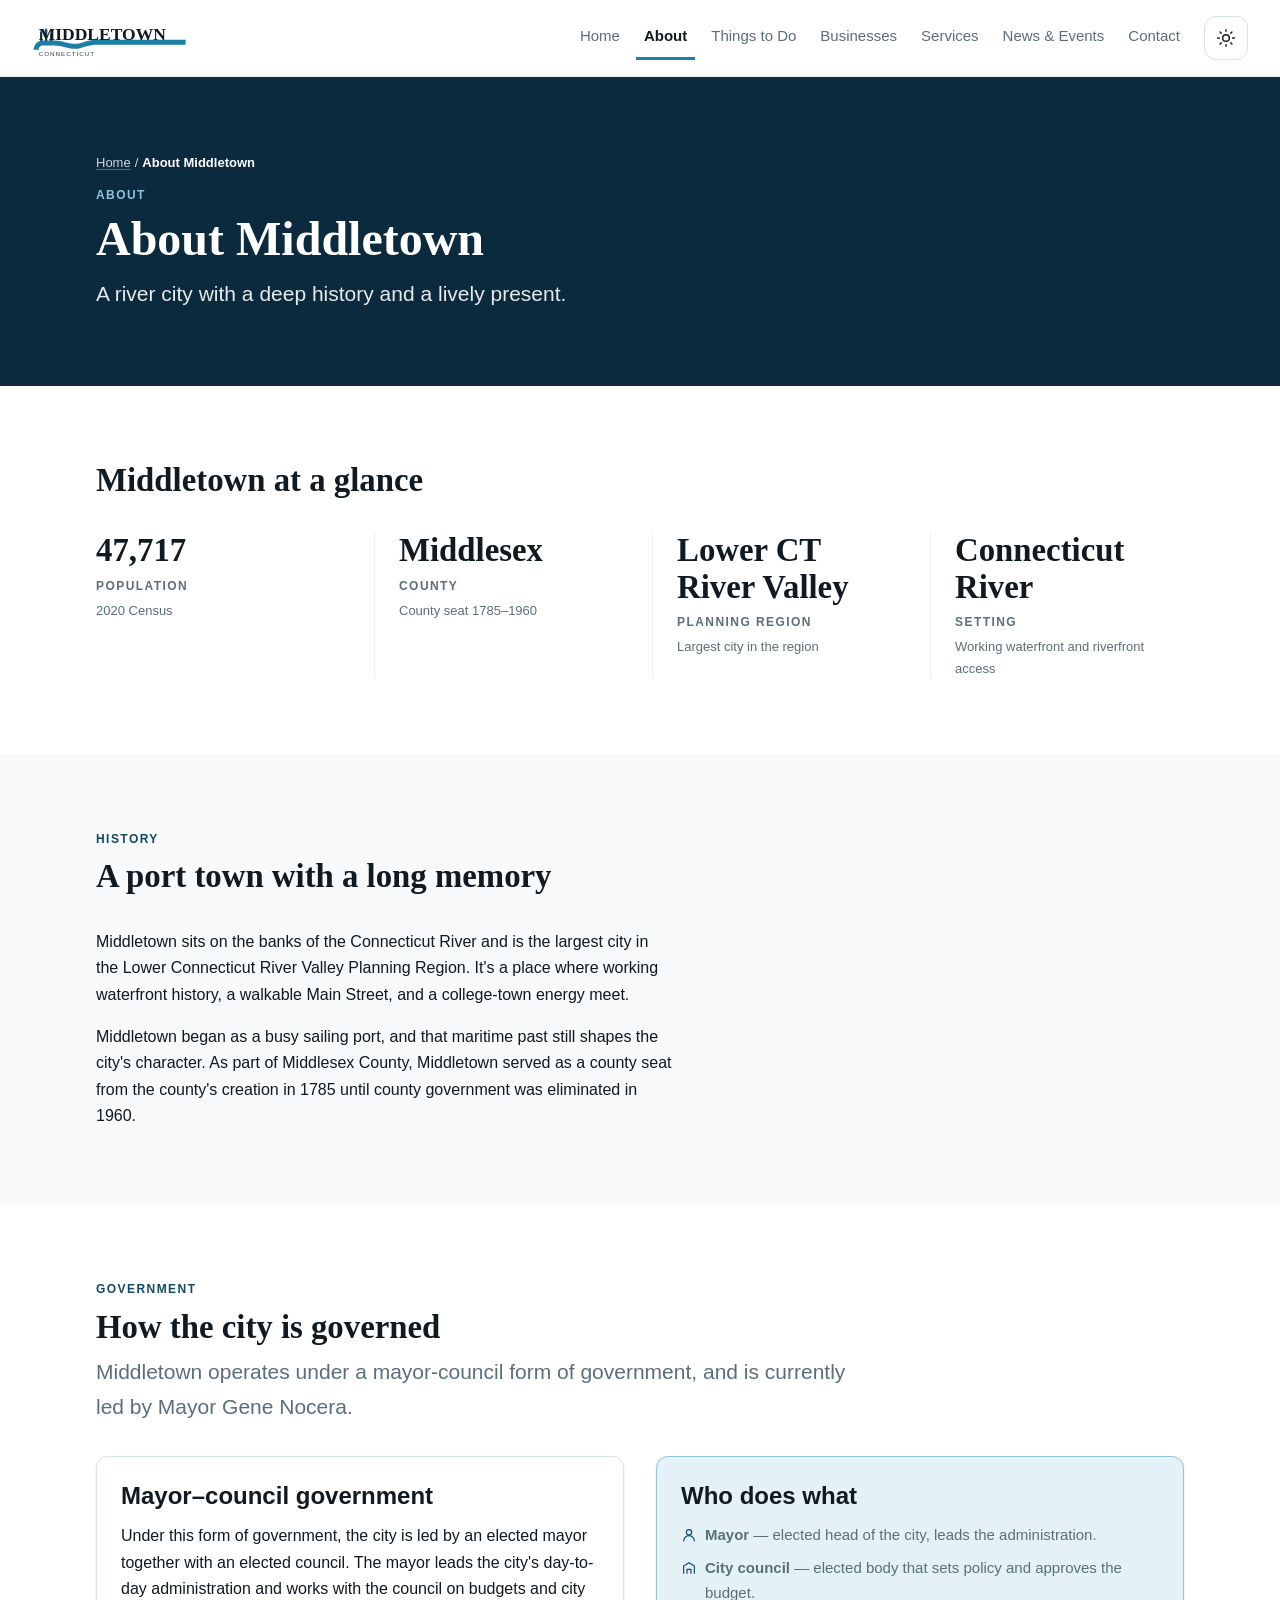
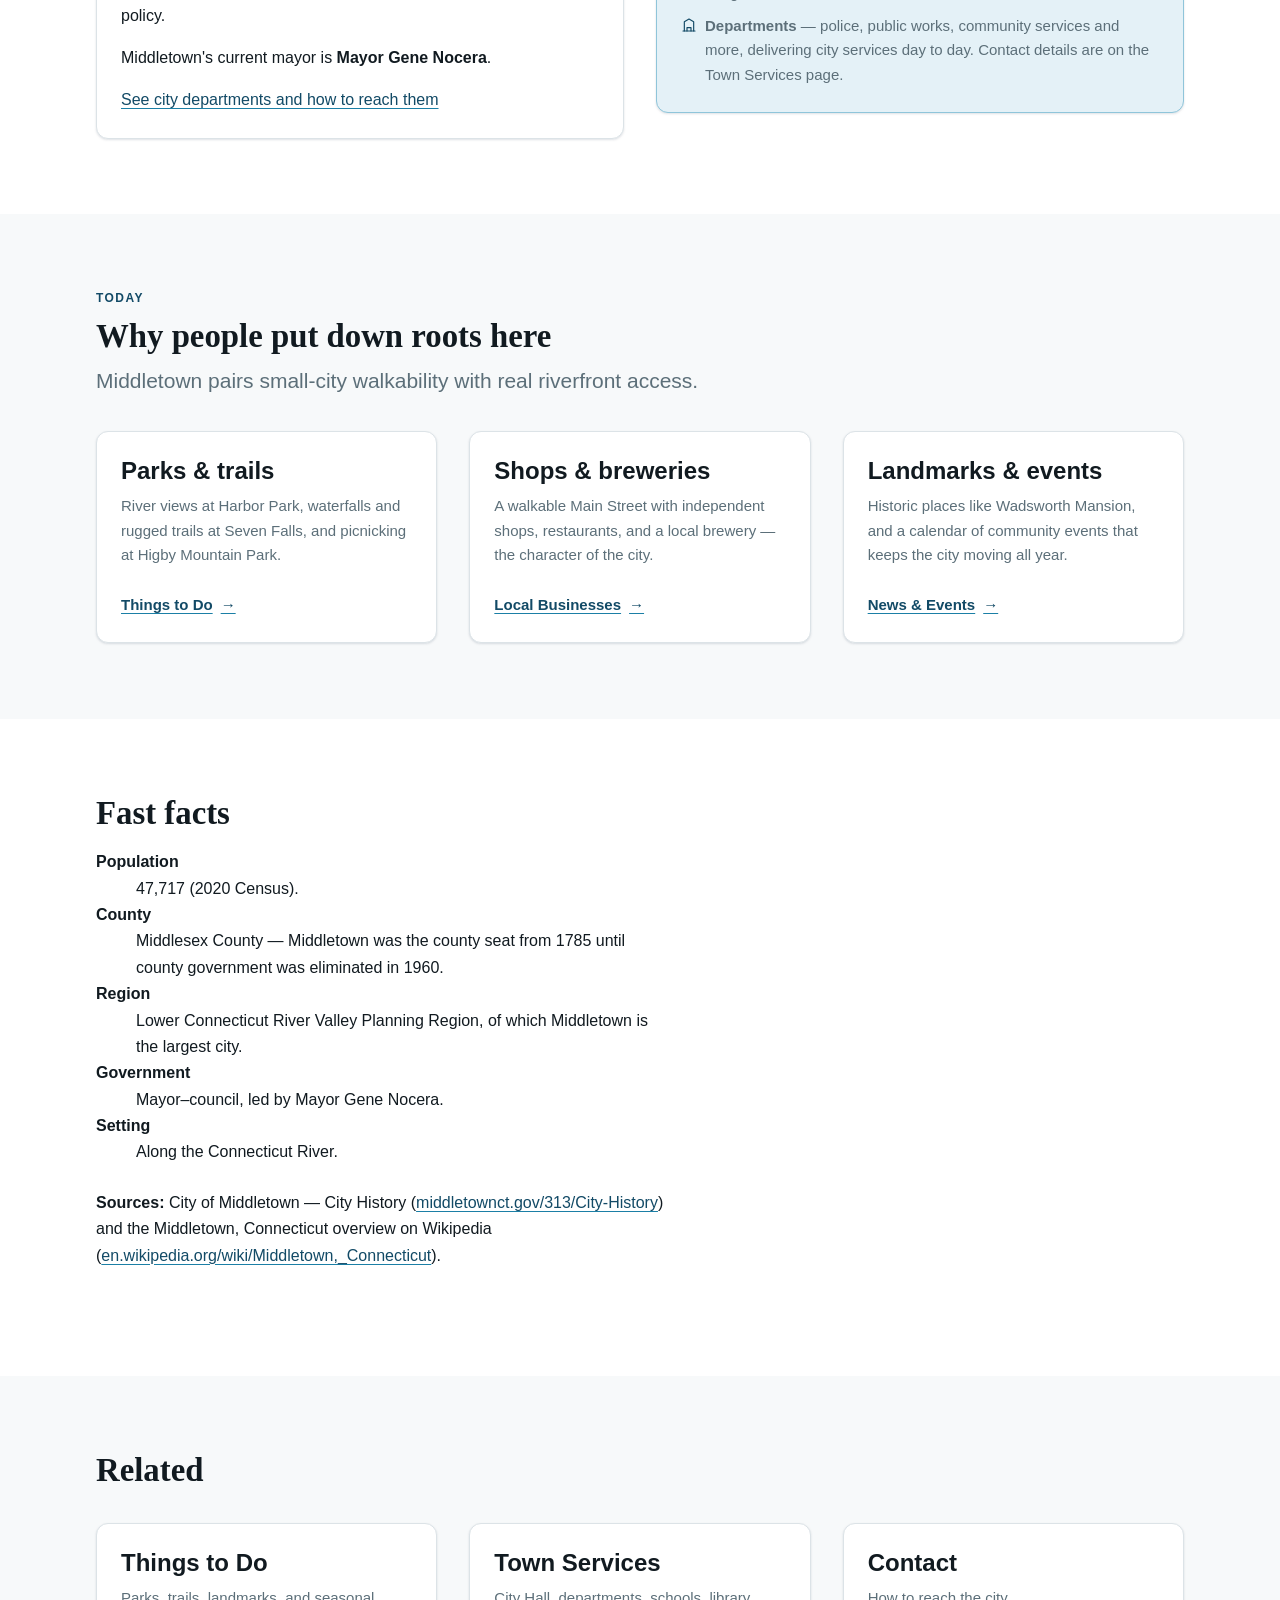
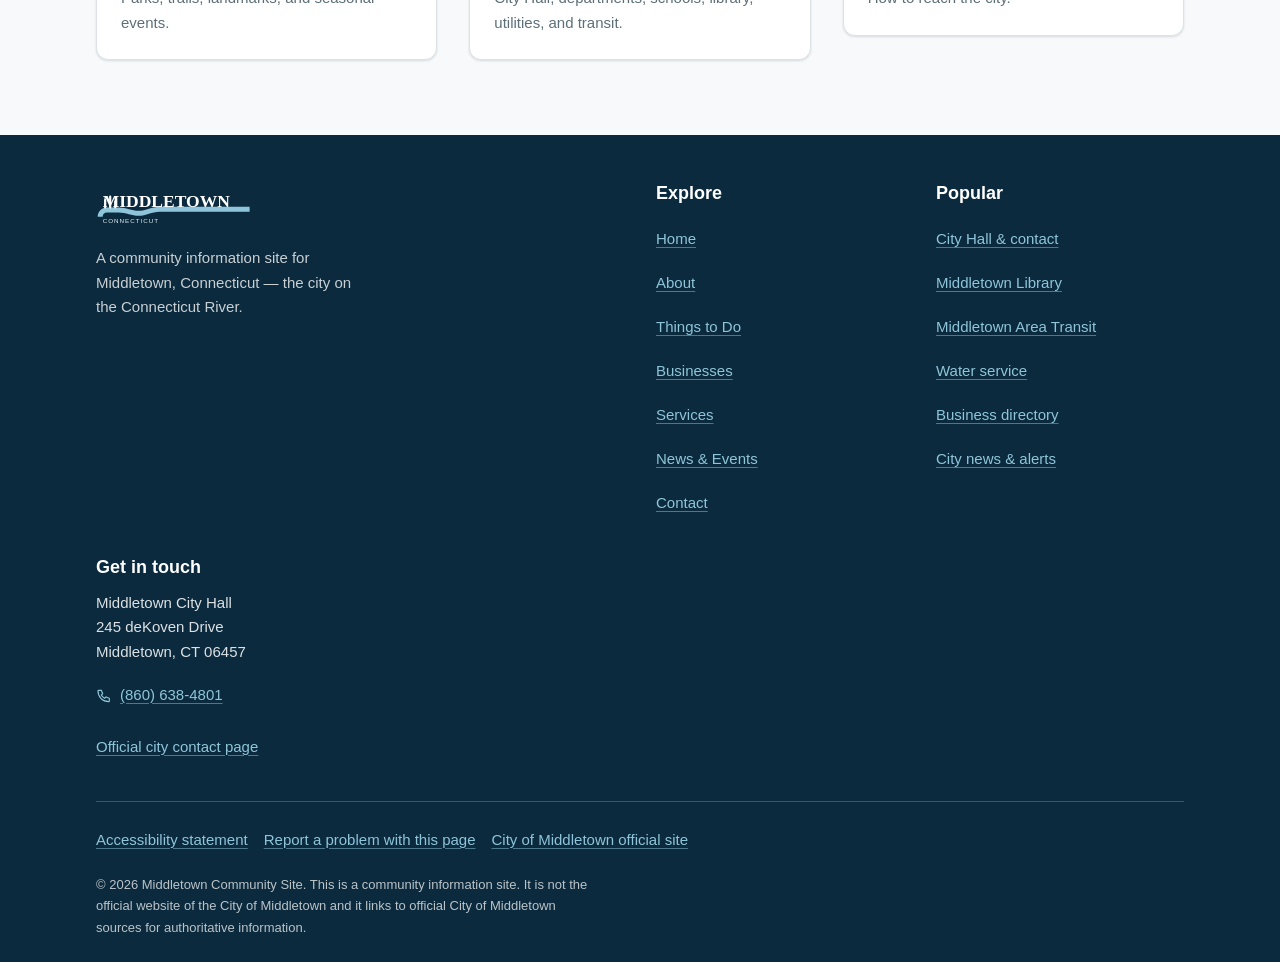
==== commit 0e3fbdcc: "Fix businesses directory + population" ====
--- a/about.html
+++ b/about.html
@@ -5,14 +5,14 @@
 <meta name="viewport" content="width=device-width, initial-scale=1">
 <title>About Middletown, CT — History &amp; Government</title>
 <meta name="description" content="River city history, how Middletown is governed under Mayor Gene Nocera, and key facts about Middlesex County's largest city.">
-<link rel="canonical" href="https://middletown-community-site.example/about.html">
+<link rel="canonical" href="https://springteasers.github.io/middletown-community/about.html">
 <meta name="theme-color" content="#0B2A3D">
 <meta property="og:type" content="website">
 <meta property="og:site_name" content="Middletown, CT — Community Site">
 <meta property="og:title" content="About Middletown, CT — History &amp; Government">
 <meta property="og:description" content="River city history, how Middletown is governed under Mayor Gene Nocera, and key facts about Middlesex County's largest city.">
-<meta property="og:url" content="https://middletown-community-site.example/about.html">
-<meta property="og:image" content="https://middletown-community-site.example/images/og-image.svg">
+<meta property="og:url" content="https://springteasers.github.io/middletown-community/about.html">
+<meta property="og:image" content="https://springteasers.github.io/middletown-community/images/og-image.svg">
 <meta property="og:image:alt" content="Middletown, Connecticut community site">
 <meta name="twitter:card" content="summary_large_image">
 <link rel="icon" href="images/favicon.svg" type="image/svg+xml">
@@ -22,8 +22,8 @@
   "@context": "https://schema.org",
   "@type": "BreadcrumbList",
   "itemListElement": [
-    {"@type": "ListItem", "position": 1, "name": "Home", "item": "https://middletown-community-site.example/"},
-    {"@type": "ListItem", "position": 2, "name": "About Middletown", "item": "https://middletown-community-site.example/about.html"}
+    {"@type": "ListItem", "position": 1, "name": "Home", "item": "https://springteasers.github.io/middletown-community/"},
+    {"@type": "ListItem", "position": 2, "name": "About Middletown", "item": "https://springteasers.github.io/middletown-community/about.html"}
   ]
 }
 </script>
@@ -109,9 +109,9 @@
       </div>
       <div class="stats">
         <div class="stat">
-          <span class="stat__value">~47,481</span>
+          <span class="stat__value">47,717</span>
           <span class="stat__label">Population</span>
-          <span class="stat__source">2010 Census</span>
+          <span class="stat__source">2020 Census</span>
         </div>
         <div class="stat">
           <span class="stat__value">Middlesex</span>
@@ -213,7 +213,7 @@
         <h2 id="facts-title">Fast facts</h2>
         <dl>
           <dt><strong>Population</strong></dt>
-          <dd>Approximately 47,481 (2010 Census).</dd>
+          <dd>47,717 (2020 Census).</dd>
           <dt><strong>County</strong></dt>
           <dd>Middlesex County — Middletown was the county seat from 1785 until county government was eliminated in 1960.</dd>
           <dt><strong>Region</strong></dt>
